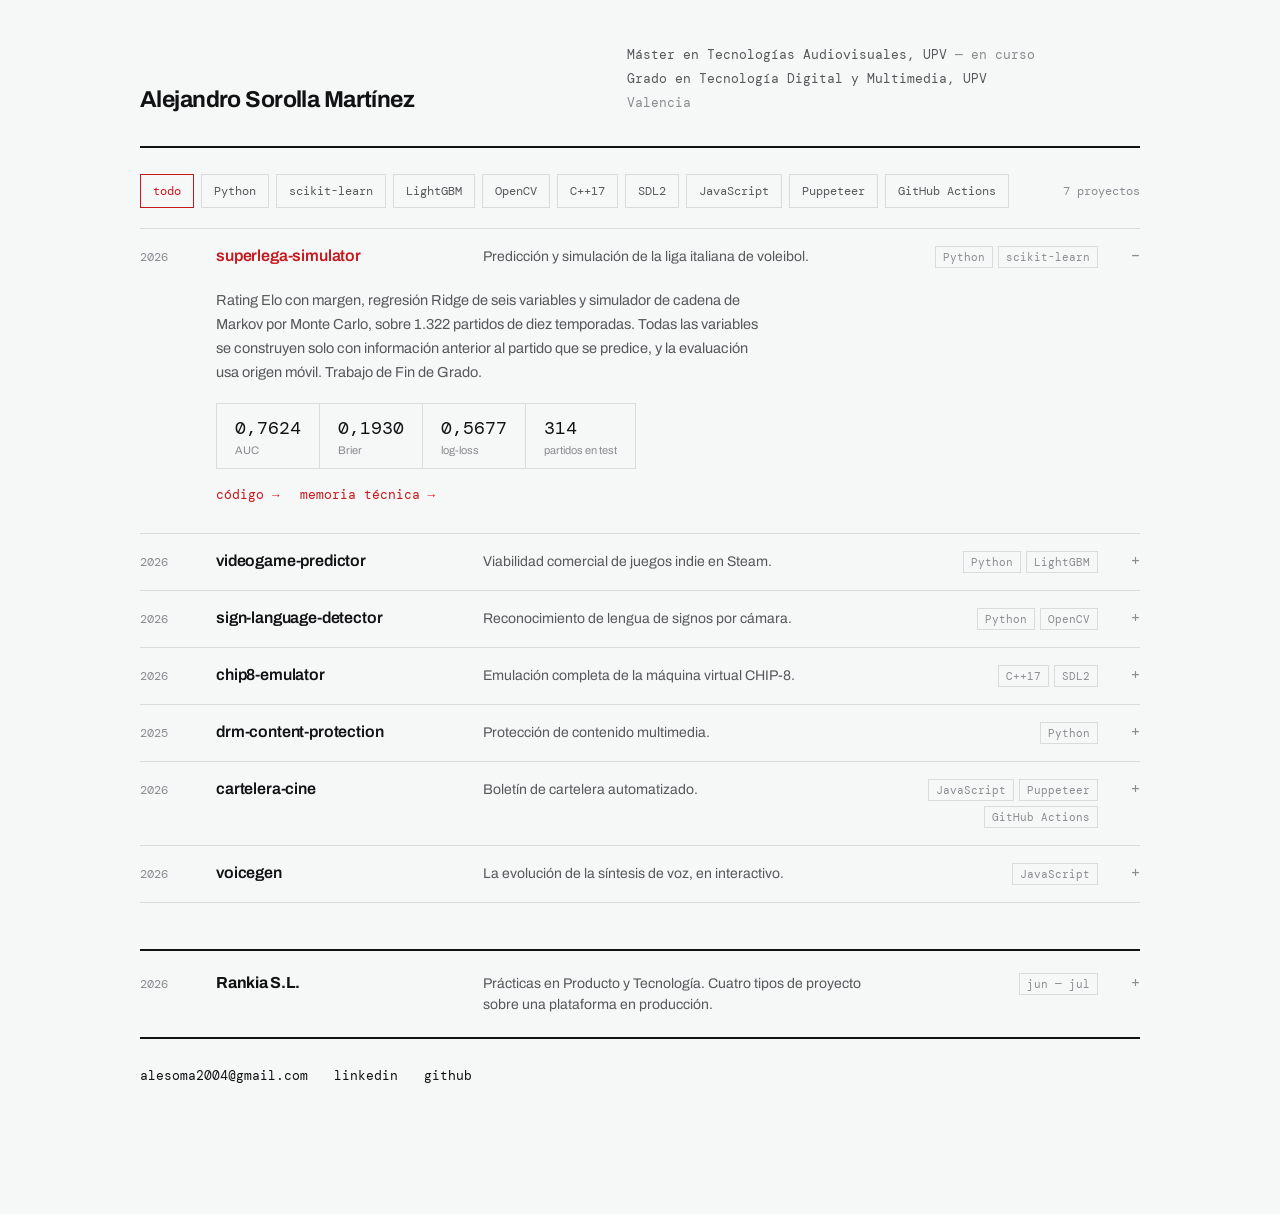
==== index.html @ bd085d9e "feat: portfolio estático con índice filtrable y sincronización desde GitHub" ====
<!doctype html>
<html lang="es">
<head>
  <meta charset="utf-8">
  <meta name="viewport" content="width=device-width, initial-scale=1">
  <title>Alejandro Sorolla Martínez</title>
  <meta name="description" content="Proyectos de software, análisis de datos y machine learning de Alejandro Sorolla Martínez. Valencia.">
  <meta name="color-scheme" content="light dark">

  <meta property="og:type" content="website">
  <meta property="og:title" content="Alejandro Sorolla Martínez">
  <meta property="og:description" content="Proyectos de software, análisis de datos y machine learning.">
  <meta name="twitter:card" content="summary">

  <link rel="preconnect" href="https://fonts.googleapis.com">
  <link rel="preconnect" href="https://fonts.gstatic.com" crossorigin>
  <link rel="stylesheet" href="https://fonts.googleapis.com/css2?family=Archivo:wght@400;500;600;700&family=DM+Mono:wght@400;500&display=swap">
  <link rel="stylesheet" href="./assets/styles.css">
</head>
<body>

  <main class="wrap" id="app">
    <header class="masthead">
      <h1 class="masthead__name" id="name">Alejandro Sorolla Martínez</h1>
      <div class="masthead__meta" id="meta"></div>
    </header>

    <section class="filters" aria-label="Filtrar por tecnología">
      <div class="filters__chips" id="chips"></div>
      <span class="filters__count tnum" id="count"></span>
    </section>

    <section class="index" id="index" aria-label="Proyectos"></section>

    <section class="experience" id="experience" aria-label="Experiencia"></section>

    <nav class="contact" id="contact" aria-label="Contacto"></nav>

    <p class="stale" id="stale"></p>
  </main>

  <script src="./assets/app.js" type="module"></script>
</body>
</html>
---- assets/styles.css ----
/* Hallmark · macrostructure: Index-First · tone: utilitarian · anchor hue: neutral + mark 27 */

:root {
  --paper: oklch(97.5% 0.001 250);
  --paper-2: oklch(94% 0.003 250);
  --ink: oklch(18% 0.004 250);
  --ink-2: oklch(46% 0.006 250);
  --ink-3: oklch(64% 0.006 250);
  --mark: oklch(53% 0.205 27);
  --mark-deep: oklch(43% 0.205 27);
  --rule: oklch(89% 0.003 250);

  --font-display: "Archivo", system-ui, -apple-system, "Segoe UI", sans-serif;
  --font-mono: "DM Mono", ui-monospace, "SFMono-Regular", "Consolas", monospace;

  --space-xs: 4px;
  --space-sm: 8px;
  --space-md: 16px;
  --space-lg: 24px;
  --space-xl: 40px;
  --space-2xl: 64px;

  --ease-out: cubic-bezier(0.22, 1, 0.36, 1);

  --wrap: 1000px;
  --gutter: 48px;
  --col-year: 56px;
}

@media (prefers-color-scheme: dark) {
  :root:not([data-theme="light"]) {
    --paper: oklch(16% 0.004 250);
    --paper-2: oklch(21% 0.005 250);
    --ink: oklch(95% 0.003 250);
    --ink-2: oklch(72% 0.006 250);
    --ink-3: oklch(55% 0.008 250);
    --mark: oklch(70% 0.165 27);
    --mark-deep: oklch(80% 0.14 27);
    --rule: oklch(30% 0.005 250);
  }
}

html { overflow-x: clip; }

body {
  margin: 0;
  background: var(--paper);
  color: var(--ink);
  font-family: var(--font-display);
  overflow-x: clip;
  -webkit-font-smoothing: antialiased;
}

a { color: var(--mark); text-decoration: none; }
a:hover { color: var(--mark-deep); }

:focus-visible {
  outline: 2px solid var(--mark);
  outline-offset: 2px;
}

.wrap { max-width: var(--wrap); margin: 0 auto; padding: 0 var(--gutter); }

.tnum { font-variant-numeric: tabular-nums; }

/* ---------- header ---------- */

.masthead {
  display: grid;
  grid-template-columns: minmax(0, 1fr) minmax(0, 1.15fr);
  gap: var(--space-xl);
  align-items: end;
  padding: 46px 0 34px;
  border-bottom: 2px solid var(--ink);
}

.masthead__name {
  font-size: 23px;
  font-weight: 700;
  letter-spacing: -0.025em;
  overflow-wrap: anywhere;
  min-width: 0;
  margin: 0;
}

.masthead__meta {
  display: flex;
  flex-direction: column;
  gap: 5px;
  font-family: var(--font-mono);
  font-size: 12.5px;
  line-height: 1.5;
  color: var(--ink-2);
}

.masthead__note { color: var(--ink-3); }

/* ---------- filters ---------- */

.filters {
  display: flex;
  justify-content: space-between;
  align-items: center;
  gap: var(--space-lg);
  flex-wrap: wrap;
  padding: 26px 0 20px;
}

.filters__chips { display: flex; gap: 7px; flex-wrap: wrap; }

.chip {
  font-family: var(--font-mono);
  font-size: 11.5px;
  padding: 8px 12px;
  min-height: 34px;
  border: 1px solid var(--rule);
  background: var(--paper);
  color: var(--ink-2);
  cursor: pointer;
  transition: border-color 160ms var(--ease-out), color 160ms var(--ease-out);
}

.chip:hover { border-color: var(--ink-3); color: var(--ink); }
.chip[aria-pressed="true"] { border-color: var(--mark); color: var(--mark); }

.filters__count { font-family: var(--font-mono); font-size: 12px; color: var(--ink-3); }

/* ---------- index rows ---------- */

.index { border-bottom: 1px solid var(--rule); }

.entry { border-top: 1px solid var(--rule); }

.entry__head {
  display: grid;
  grid-template-columns: var(--col-year) minmax(0, 1.35fr) minmax(0, 2.2fr) minmax(0, 1.05fr) 22px;
  gap: 20px;
  width: 100%;
  padding: 17px 0;
  align-items: baseline;
  text-align: left;
  background: none;
  border: 0;
  font: inherit;
  color: inherit;
  cursor: pointer;
  transition: background 160ms var(--ease-out);
}

.entry__head:hover { background: var(--paper-2); }

.entry__year { font-family: var(--font-mono); font-size: 12px; color: var(--ink-3); }

.entry__name {
  font-size: 16px;
  font-weight: 600;
  letter-spacing: -0.01em;
  overflow-wrap: anywhere;
  min-width: 0;
}

.entry__head[aria-expanded="true"] .entry__name { color: var(--mark); }

.entry__summary { font-size: 14px; line-height: 1.5; color: var(--ink-2); }

.entry__tags { display: flex; gap: 5px; flex-wrap: wrap; justify-content: flex-end; }

.entry__sign {
  font-family: var(--font-mono);
  font-size: 15px;
  color: var(--ink-3);
  text-align: right;
}

.tag {
  font-family: var(--font-mono);
  font-size: 11px;
  color: var(--ink-3);
  border: 1px solid var(--rule);
  padding: 3px 7px;
  white-space: nowrap;
}

/* ---------- expanded panel ---------- */

.entry__panel {
  display: grid;
  grid-template-columns: var(--col-year) minmax(0, 1fr);
  gap: 20px;
  padding: 4px 0 30px;
}

.entry__body { display: flex; flex-direction: column; gap: 18px; }

.entry__detail {
  font-size: 14.5px;
  line-height: 1.65;
  color: var(--ink-2);
  margin: 0;
  max-width: 68ch;
  text-wrap: pretty;
}

.metrics {
  display: flex;
  gap: 1px;
  background: var(--rule);
  border: 1px solid var(--rule);
  width: fit-content;
  flex-wrap: wrap;
}

.metric { background: var(--paper); padding: 12px 18px; }
.metric__value { font-family: var(--font-mono); font-variant-numeric: tabular-nums; font-size: 18px; color: var(--ink); }
.metric__label { font-size: 11px; color: var(--ink-3); margin-top: var(--space-xs); }

.entry__links { display: flex; gap: 20px; flex-wrap: wrap; font-family: var(--font-mono); font-size: 12.5px; }

/* ---------- experience ---------- */

.experience { margin-top: 46px; border-top: 2px solid var(--ink); border-bottom: 2px solid var(--ink); }
.experience .entry__head { padding: 22px 0; }
.experience .entry__name { font-weight: 700; letter-spacing: -0.015em; }

.areas { display: flex; flex-direction: column; gap: 22px; }
.area { display: flex; flex-direction: column; gap: 12px; }

.area__head {
  display: flex;
  align-items: baseline;
  gap: 14px;
  flex-wrap: wrap;
  border-bottom: 1px solid var(--rule);
  padding-bottom: 9px;
}

.area__title { font-size: 15px; font-weight: 600; letter-spacing: -0.01em; color: var(--mark); }
.area__lead { font-size: 13.5px; line-height: 1.5; color: var(--ink-3); }
.area__text { font-size: 14px; line-height: 1.68; color: var(--ink-2); margin: 0; max-width: 74ch; text-wrap: pretty; }
.area__tags { display: flex; gap: 6px; flex-wrap: wrap; }

/* ---------- footer ---------- */

.contact {
  display: flex;
  gap: 26px;
  flex-wrap: wrap;
  padding: 28px 0 68px;
  font-family: var(--font-mono);
  font-size: 13px;
}

.contact a { color: var(--ink); }
.contact a:hover { color: var(--mark); }

.stale {
  font-family: var(--font-mono);
  font-size: 11px;
  color: var(--ink-3);
  padding-bottom: 40px;
}

/* ---------- responsive ---------- */

@media (max-width: 900px) {
  :root { --gutter: 32px; }

  .masthead { grid-template-columns: minmax(0, 1fr); gap: var(--space-md); align-items: start; }

  /* Touch targets never below 44px */
  .chip { min-height: 44px; padding: 12px 14px; }
  .entry__head { padding: 20px 0; }

  .entry__head {
    grid-template-columns: minmax(0, 1fr) 22px;
    grid-template-areas:
      "name sign"
      "summary summary"
      "tags tags";
    gap: 8px 16px;
    padding: 16px 0;
    align-items: start;
    min-height: 44px;
  }

  .entry__year { display: none; }
  .entry__name { grid-area: name; font-size: 15.5px; }
  .entry__summary { grid-area: summary; }
  .entry__tags { grid-area: tags; justify-content: flex-start; }
  .entry__sign { grid-area: sign; }

  .entry__panel { grid-template-columns: minmax(0, 1fr); gap: 0; }
  .entry__panel > .entry__spacer { display: none; }

  .metrics { width: 100%; }
  .metric { flex-grow: 1; }
}

@media (max-width: 420px) {
  :root { --gutter: 20px; }
  .masthead__name { font-size: 20px; }
  .contact { gap: 14px; }
}

@media (prefers-reduced-motion: reduce) {
  * { transition-duration: 0.01ms !important; animation-duration: 0.01ms !important; }
}
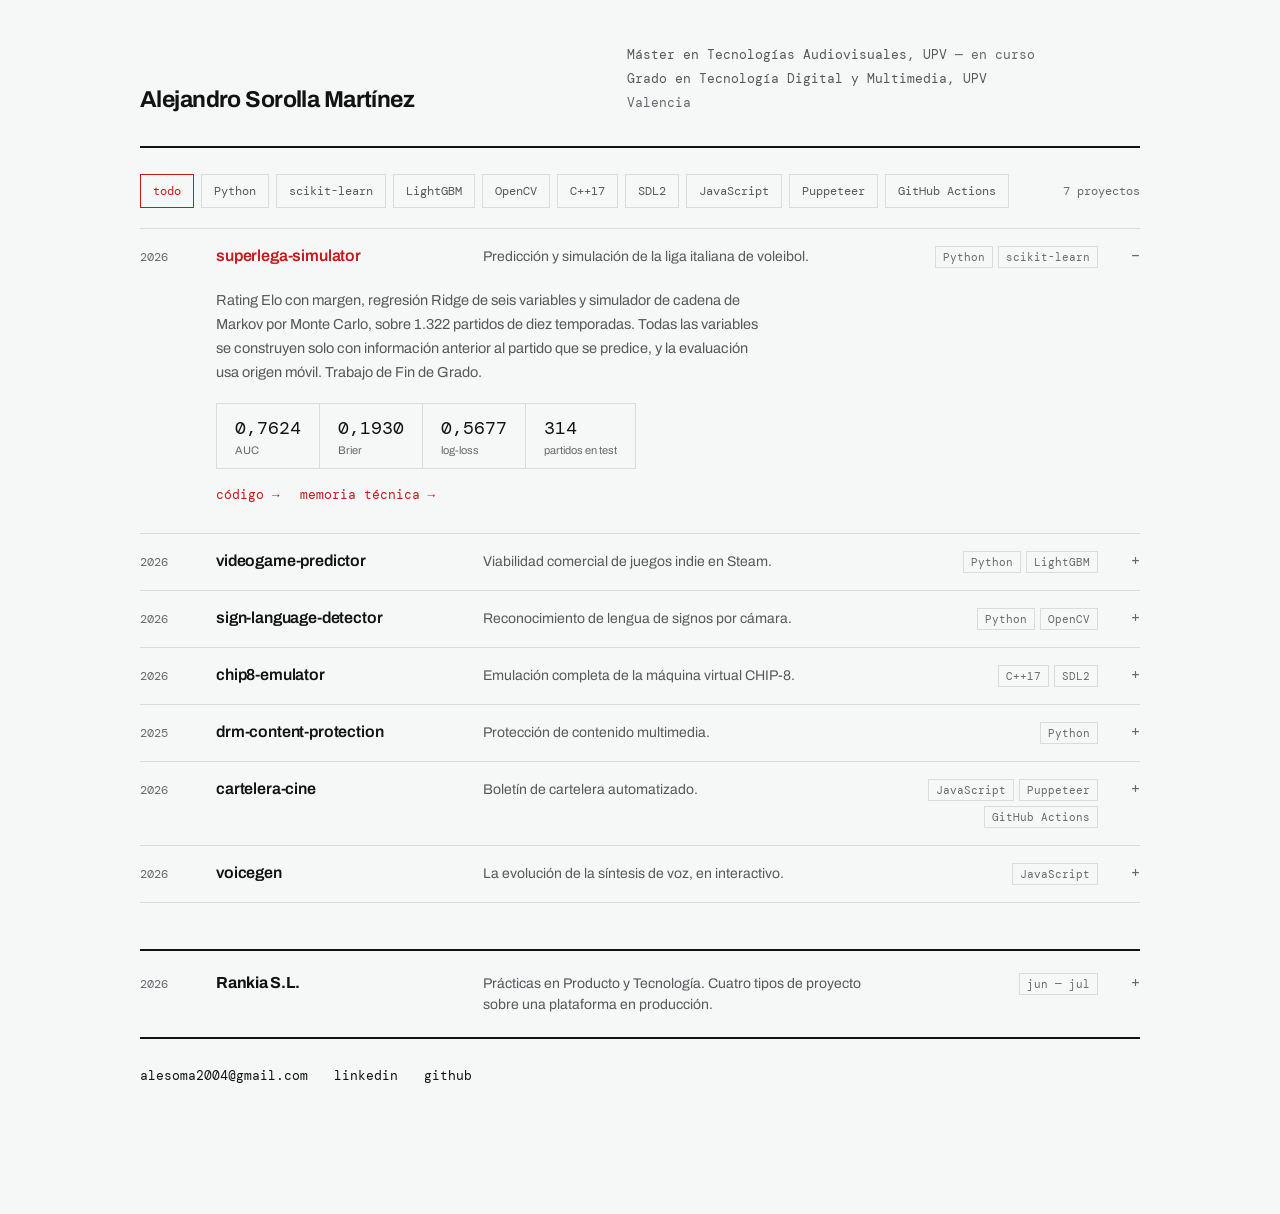
==== commit 7615d775: "feat: tarjeta social, favicon, pagina 404 y contraste accesible - og.png 1200x630 y apple-touch-icon" ====
--- a/index.html
+++ b/index.html
@@ -7,10 +7,25 @@
   <meta name="description" content="Proyectos de software, análisis de datos y machine learning de Alejandro Sorolla Martínez. Valencia.">
   <meta name="color-scheme" content="light dark">
 
-  <meta property="og:type" content="website">
+  <link rel="canonical" href="https://asormar.github.io/">
+  <link rel="icon" href="./assets/favicon.svg" type="image/svg+xml">
+  <link rel="apple-touch-icon" href="./assets/apple-touch-icon.png">
+
+  <meta property="og:type" content="profile">
+  <meta property="og:url" content="https://asormar.github.io/">
+  <meta property="og:site_name" content="Alejandro Sorolla Martínez">
   <meta property="og:title" content="Alejandro Sorolla Martínez">
-  <meta property="og:description" content="Proyectos de software, análisis de datos y machine learning.">
-  <meta name="twitter:card" content="summary">
+  <meta property="og:description" content="Proyectos de software, análisis de datos y machine learning. Valencia.">
+  <meta property="og:image" content="https://asormar.github.io/assets/og.png">
+  <meta property="og:image:width" content="1200">
+  <meta property="og:image:height" content="630">
+  <meta property="og:image:alt" content="Alejandro Sorolla Martínez — software, datos y machine learning.">
+  <meta property="og:locale" content="es_ES">
+
+  <meta name="twitter:card" content="summary_large_image">
+  <meta name="twitter:title" content="Alejandro Sorolla Martínez">
+  <meta name="twitter:description" content="Proyectos de software, análisis de datos y machine learning. Valencia.">
+  <meta name="twitter:image" content="https://asormar.github.io/assets/og.png">
 
   <link rel="preconnect" href="https://fonts.googleapis.com">
   <link rel="preconnect" href="https://fonts.gstatic.com" crossorigin>
--- a/assets/styles.css
+++ b/assets/styles.css
@@ -5,7 +5,7 @@
   --paper-2: oklch(94% 0.003 250);
   --ink: oklch(18% 0.004 250);
   --ink-2: oklch(46% 0.006 250);
-  --ink-3: oklch(64% 0.006 250);
+  --ink-3: oklch(52% 0.008 250);
   --mark: oklch(53% 0.205 27);
   --mark-deep: oklch(43% 0.205 27);
   --rule: oklch(89% 0.003 250);
@@ -33,7 +33,7 @@
     --paper-2: oklch(21% 0.005 250);
     --ink: oklch(95% 0.003 250);
     --ink-2: oklch(72% 0.006 250);
-    --ink-3: oklch(55% 0.008 250);
+    --ink-3: oklch(62% 0.010 250);
     --mark: oklch(70% 0.165 27);
     --mark-deep: oklch(80% 0.14 27);
     --rule: oklch(30% 0.005 250);
@@ -269,7 +269,6 @@
 
   /* Touch targets never below 44px */
   .chip { min-height: 44px; padding: 12px 14px; }
-  .entry__head { padding: 20px 0; }
 
   .entry__head {
     grid-template-columns: minmax(0, 1fr) 22px;
@@ -278,7 +277,7 @@
       "summary summary"
       "tags tags";
     gap: 8px 16px;
-    padding: 16px 0;
+    padding: 18px 0;
     align-items: start;
     min-height: 44px;
   }
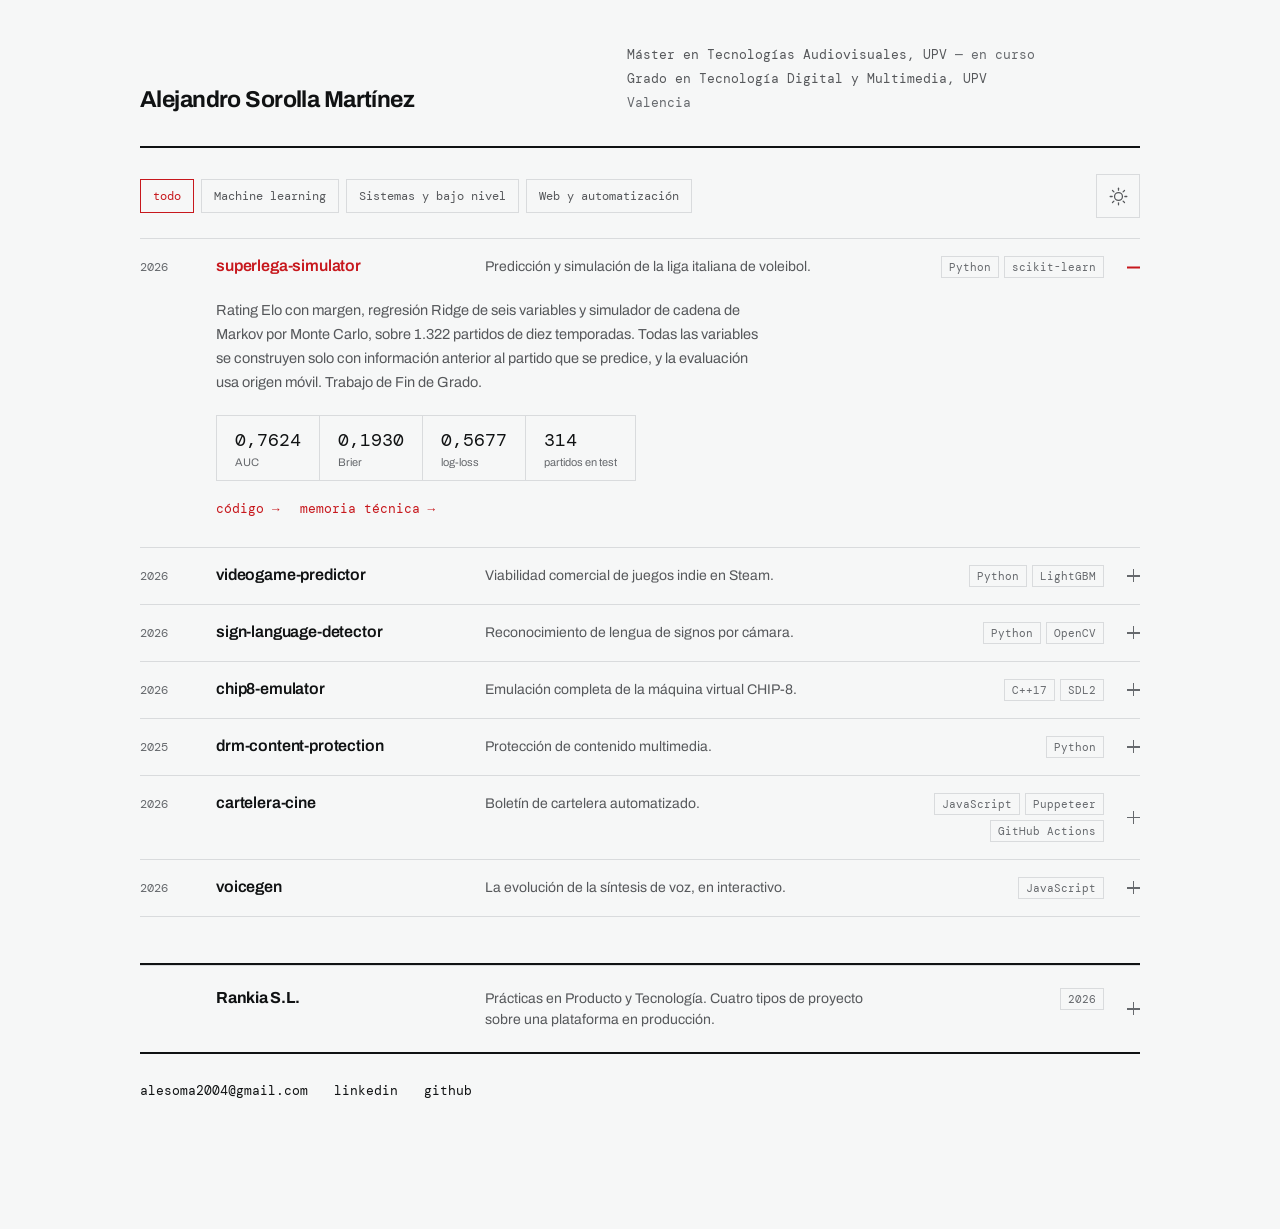
==== commit 5c0258df: "feat: desplegables animados, filtros por area, tema claro/oscuro conmutable - panel con altura medid" ====
--- a/index.html
+++ b/index.html
@@ -40,9 +40,9 @@
       <div class="masthead__meta" id="meta"></div>
     </header>
 
-    <section class="filters" aria-label="Filtrar por tecnología">
+    <section class="filters" aria-label="Filtrar por área">
       <div class="filters__chips" id="chips"></div>
-      <span class="filters__count tnum" id="count"></span>
+      <button class="theme" id="theme" type="button" aria-pressed="false" aria-label="Cambiar de tema"></button>
     </section>
 
     <section class="index" id="index" aria-label="Proyectos"></section>
@@ -52,6 +52,23 @@
     <nav class="contact" id="contact" aria-label="Contacto"></nav>
 
     <p class="stale" id="stale"></p>
+
+    <noscript>
+      <section class="fallback">
+        <p class="fallback__lead">Máster en Tecnologías Audiovisuales y Grado en Tecnología Digital y Multimedia por la UPV. Valencia.</p>
+        <ul class="fallback__list">
+          <li><a href="https://github.com/asormar/superlega-simulator" target="_blank" rel="noopener noreferrer">superlega-simulator</a> — Elo, regresión Ridge y Monte Carlo sobre cadena de Markov. Trabajo de Fin de Grado.</li>
+          <li><a href="https://github.com/asormar/AI-VideogameSuccessPredictor" target="_blank" rel="noopener noreferrer">videogame-predictor</a> — Viabilidad comercial de juegos indie en Steam.</li>
+          <li><a href="https://github.com/asormar/AI-Sign-Language-Detector" target="_blank" rel="noopener noreferrer">sign-language-detector</a> — Reconocimiento de lengua de signos por cámara.</li>
+          <li><a href="https://github.com/asormar/chip8-emulator" target="_blank" rel="noopener noreferrer">chip8-emulator</a> — Emulación completa de la máquina virtual CHIP-8 en C++17.</li>
+          <li><a href="https://github.com/asormar/DRM-Content-Protection" target="_blank" rel="noopener noreferrer">drm-content-protection</a> — Protección de contenido multimedia con criptografía aplicada.</li>
+          <li><a href="https://github.com/asormar/Cartelera_cine" target="_blank" rel="noopener noreferrer">cartelera-cine</a> — Boletín de cartelera automatizado con Puppeteer y GitHub Actions.</li>
+          <li><a href="https://github.com/asormar/VoiceGen" target="_blank" rel="noopener noreferrer">voicegen</a> — La evolución de la síntesis de voz, en interactivo.</li>
+        </ul>
+        <p class="fallback__lead">Prácticas en Producto y Tecnología en Rankia S.L., junio–julio de 2026.</p>
+        <p class="fallback__lead"><a href="mailto:alesoma2004@gmail.com">alesoma2004@gmail.com</a> · <a href="https://www.linkedin.com/in/alejandro-sorolla-74a262275/" target="_blank" rel="noopener noreferrer">LinkedIn</a> · <a href="https://github.com/asormar" target="_blank" rel="noopener noreferrer">GitHub</a></p>
+      </section>
+    </noscript>
   </main>
 
   <script src="./assets/app.js" type="module"></script>
--- a/assets/styles.css
+++ b/assets/styles.css
@@ -21,10 +21,24 @@
   --space-2xl: 64px;
 
   --ease-out: cubic-bezier(0.22, 1, 0.36, 1);
+  --ease-spring: cubic-bezier(0.16, 1, 0.3, 1);
+  --dur-fast: 160ms;
+  --dur-panel: 420ms;
 
   --wrap: 1000px;
   --gutter: 48px;
   --col-year: 56px;
+}
+
+:root[data-theme="dark"] {
+  --paper: oklch(16% 0.004 250);
+  --paper-2: oklch(21% 0.005 250);
+  --ink: oklch(95% 0.003 250);
+  --ink-2: oklch(72% 0.006 250);
+  --ink-3: oklch(62% 0.010 250);
+  --mark: oklch(70% 0.165 27);
+  --mark-deep: oklch(80% 0.14 27);
+  --rule: oklch(30% 0.005 250);
 }
 
 @media (prefers-color-scheme: dark) {
@@ -123,17 +137,14 @@
 .chip:hover { border-color: var(--ink-3); color: var(--ink); }
 .chip[aria-pressed="true"] { border-color: var(--mark); color: var(--mark); }
 
-.filters__count { font-family: var(--font-mono); font-size: 12px; color: var(--ink-3); }
 
 /* ---------- index rows ---------- */
 
 .index { border-bottom: 1px solid var(--rule); }
-
-.entry { border-top: 1px solid var(--rule); }
 
 .entry__head {
   display: grid;
-  grid-template-columns: var(--col-year) minmax(0, 1.35fr) minmax(0, 2.2fr) minmax(0, 1.05fr) 22px;
+  grid-template-columns: var(--col-year) minmax(0, 1.35fr) minmax(0, 2.2fr) minmax(0, 1.05fr) 16px;
   gap: 20px;
   width: 100%;
   padding: 17px 0;
@@ -159,18 +170,11 @@
   min-width: 0;
 }
 
-.entry__head[aria-expanded="true"] .entry__name { color: var(--mark); }
+.entry.is-open .entry__name { color: var(--mark); }
 
 .entry__summary { font-size: 14px; line-height: 1.5; color: var(--ink-2); }
 
 .entry__tags { display: flex; gap: 5px; flex-wrap: wrap; justify-content: flex-end; }
-
-.entry__sign {
-  font-family: var(--font-mono);
-  font-size: 15px;
-  color: var(--ink-3);
-  text-align: right;
-}
 
 .tag {
   font-family: var(--font-mono);
@@ -183,11 +187,33 @@
 
 /* ---------- expanded panel ---------- */
 
-.entry__panel {
+/* Height is animated from a value JS measures. The 0fr -> 1fr grid trick is
+   tidier on paper but does not collapse reliably across engines, so the panel
+   carries an explicit height and settles back to auto once it is open. */
+.panel {
+  height: 0;
+  overflow: hidden;
+  transition: height var(--dur-panel) var(--ease-spring);
+}
+
+.panel__body {
   display: grid;
   grid-template-columns: var(--col-year) minmax(0, 1fr);
   gap: 20px;
   padding: 4px 0 30px;
+  opacity: 0;
+  transform: translateY(-6px);
+  transition:
+    opacity var(--dur-fast) var(--ease-out),
+    transform var(--dur-panel) var(--ease-spring);
+}
+
+.panel__body > * { grid-column: 2; }
+
+.entry.is-open > .panel .panel__body {
+  opacity: 1;
+  transform: none;
+  transition-delay: 90ms, 0ms;
 }
 
 .entry__body { display: flex; flex-direction: column; gap: 18px; }
@@ -216,6 +242,43 @@
 
 .entry__links { display: flex; gap: 20px; flex-wrap: wrap; font-family: var(--font-mono); font-size: 12.5px; }
 
+/* ---------- the + / - sign ---------- */
+
+.sign {
+  position: relative;
+  width: 13px;
+  height: 13px;
+  justify-self: end;
+  align-self: center;
+}
+
+.sign__bar {
+  position: absolute;
+  inset: 0;
+  margin: auto;
+  background: var(--ink-3);
+  transition: transform var(--dur-panel) var(--ease-spring), background var(--dur-fast) var(--ease-out);
+}
+
+.sign__bar--h { width: 13px; height: 1.5px; }
+.sign__bar--v { width: 1.5px; height: 13px; }
+
+/* the vertical stroke collapses into the horizontal one: + becomes - */
+.entry.is-open .sign__bar--v { transform: scaleY(0) rotate(90deg); }
+.entry.is-open .sign__bar--h { transform: rotate(180deg); background: var(--mark); }
+.entry__head:hover .sign__bar { background: var(--ink); }
+
+/* ---------- filtering ---------- */
+
+.entry {
+  border-top: 1px solid var(--rule);
+  transition: opacity var(--dur-fast) var(--ease-out);
+}
+
+.entry.is-hidden {
+  display: none;
+}
+
 /* ---------- experience ---------- */
 
 .experience { margin-top: 46px; border-top: 2px solid var(--ink); border-bottom: 2px solid var(--ink); }
@@ -271,7 +334,7 @@
   .chip { min-height: 44px; padding: 12px 14px; }
 
   .entry__head {
-    grid-template-columns: minmax(0, 1fr) 22px;
+    grid-template-columns: minmax(0, 1fr) 16px;
     grid-template-areas:
       "name sign"
       "summary summary"
@@ -286,7 +349,7 @@
   .entry__name { grid-area: name; font-size: 15.5px; }
   .entry__summary { grid-area: summary; }
   .entry__tags { grid-area: tags; justify-content: flex-start; }
-  .entry__sign { grid-area: sign; }
+  .sign { grid-area: sign; }
 
   .entry__panel { grid-template-columns: minmax(0, 1fr); gap: 0; }
   .entry__panel > .entry__spacer { display: none; }
@@ -302,5 +365,103 @@
 }
 
 @media (prefers-reduced-motion: reduce) {
-  * { transition-duration: 0.01ms !important; animation-duration: 0.01ms !important; }
-}
+  *, *::before, *::after {
+    transition-duration: 0.01ms !important;
+    animation-duration: 0.01ms !important;
+    scroll-behavior: auto !important;
+  }
+  /* the panel still needs to open — just without the travel */
+  .panel { transition: none; }
+  .panel__body { transition: none; opacity: 1; transform: none; }
+}
+
+/* ---------- no-JS fallback ---------- */
+
+.fallback { padding: 8px 0 68px; display: flex; flex-direction: column; gap: var(--space-md); }
+.fallback__lead { font-size: 14.5px; line-height: 1.65; color: var(--ink-2); margin: 0; max-width: 70ch; }
+.fallback__list { margin: 0; padding-left: 20px; display: flex; flex-direction: column; gap: 10px; }
+.fallback__list li { font-size: 14.5px; line-height: 1.6; color: var(--ink-2); }
+.fallback__list a { font-weight: 600; }
+
+/* ---------- theme toggle ---------- */
+
+.theme {
+  display: grid;
+  place-items: center;
+  width: 44px;
+  height: 44px;
+  padding: 0;
+  border: 1px solid var(--rule);
+  background: var(--paper);
+  color: var(--ink-2);
+  cursor: pointer;
+  transition: border-color var(--dur-fast) var(--ease-out), color var(--dur-fast) var(--ease-out);
+}
+
+.theme:hover { border-color: var(--ink-3); color: var(--ink); }
+
+.theme__icon {
+  width: 19px;
+  height: 19px;
+  fill: none;
+  stroke: currentColor;
+  stroke-width: 1.6;
+  stroke-linecap: round;
+}
+
+/* Sun in light mode; the orb slides and swells into a crescent for dark. */
+.theme__orb {
+  transform-origin: center;
+  transition: transform 520ms var(--ease-spring);
+}
+
+.theme__rays {
+  transform-origin: center;
+  transition: transform 520ms var(--ease-spring), opacity 260ms var(--ease-out);
+}
+
+:root[data-theme="dark"] .theme__orb { transform: translate(4px, -3px) scale(1.45); }
+:root[data-theme="dark"] .theme__rays { transform: rotate(50deg) scale(0.6); opacity: 0; }
+
+/* The crescent is cut by a second disc painted in the page colour. */
+.theme__moon {
+  fill: var(--paper);
+  stroke: none;
+  opacity: 0;
+  transform: translate(3px, -4px);
+  transition: opacity 300ms var(--ease-out);
+}
+
+:root[data-theme="dark"] .theme__moon { opacity: 1; }
+
+/* ---------- theme reveal ---------- */
+
+/* The new theme wipes in as a circle growing from the button. Chrome, Edge
+   and Safari 18+ animate it; elsewhere the swap is simply instant. */
+::view-transition-old(root),
+::view-transition-new(root) {
+  animation: none;
+  mix-blend-mode: normal;
+}
+
+::view-transition-old(root) { z-index: 1; }
+::view-transition-new(root) { z-index: 2; }
+
+@keyframes reveal {
+  from { clip-path: circle(0 at var(--reveal-x) var(--reveal-y)); }
+  to   { clip-path: circle(var(--reveal-r) at var(--reveal-x) var(--reveal-y)); }
+}
+
+::view-transition-new(root) {
+  animation: reveal 620ms var(--ease-spring);
+}
+
+/* ---------- first paint ---------- */
+
+body { opacity: 0; }
+body.is-ready { opacity: 1; transition: opacity 260ms var(--ease-out); }
+
+@media (prefers-reduced-motion: reduce) {
+  body, body.is-ready { opacity: 1; transition: none; }
+  ::view-transition-new(root) { animation: none; }
+}
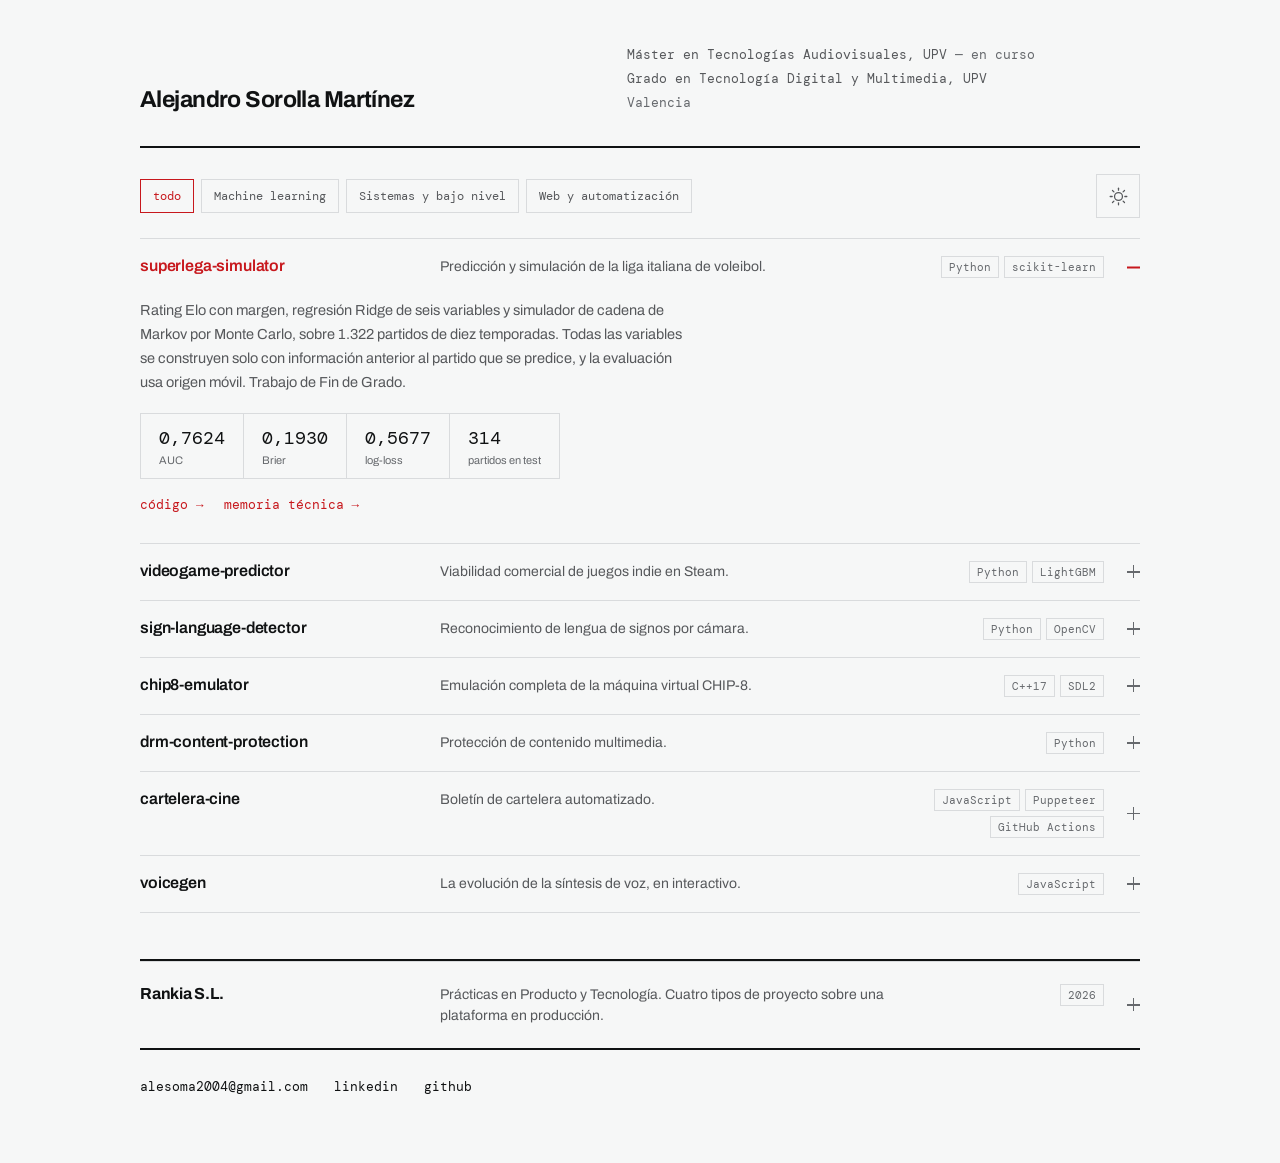
==== commit 15a66a60: "feat: quitar la columna de anos de los proyectos y la fecha de sincronizacion" ====
--- a/index.html
+++ b/index.html
@@ -51,8 +51,6 @@
 
     <nav class="contact" id="contact" aria-label="Contacto"></nav>
 
-    <p class="stale" id="stale"></p>
-
     <noscript>
       <section class="fallback">
         <p class="fallback__lead">Máster en Tecnologías Audiovisuales y Grado en Tecnología Digital y Multimedia por la UPV. Valencia.</p>
@@ -65,7 +63,7 @@
           <li><a href="https://github.com/asormar/Cartelera_cine" target="_blank" rel="noopener noreferrer">cartelera-cine</a> — Boletín de cartelera automatizado con Puppeteer y GitHub Actions.</li>
           <li><a href="https://github.com/asormar/VoiceGen" target="_blank" rel="noopener noreferrer">voicegen</a> — La evolución de la síntesis de voz, en interactivo.</li>
         </ul>
-        <p class="fallback__lead">Prácticas en Producto y Tecnología en Rankia S.L., junio–julio de 2026.</p>
+        <p class="fallback__lead">Prácticas en Producto y Tecnología en Rankia S.L., 2026.</p>
         <p class="fallback__lead"><a href="mailto:alesoma2004@gmail.com">alesoma2004@gmail.com</a> · <a href="https://www.linkedin.com/in/alejandro-sorolla-74a262275/" target="_blank" rel="noopener noreferrer">LinkedIn</a> · <a href="https://github.com/asormar" target="_blank" rel="noopener noreferrer">GitHub</a></p>
       </section>
     </noscript>
--- a/assets/styles.css
+++ b/assets/styles.css
@@ -27,7 +27,6 @@
 
   --wrap: 1000px;
   --gutter: 48px;
-  --col-year: 56px;
 }
 
 :root[data-theme="dark"] {
@@ -144,7 +143,7 @@
 
 .entry__head {
   display: grid;
-  grid-template-columns: var(--col-year) minmax(0, 1.35fr) minmax(0, 2.2fr) minmax(0, 1.05fr) 16px;
+  grid-template-columns: minmax(0, 1.5fr) minmax(0, 2.4fr) minmax(0, 1.05fr) 16px;
   gap: 20px;
   width: 100%;
   padding: 17px 0;
@@ -160,7 +159,6 @@
 
 .entry__head:hover { background: var(--paper-2); }
 
-.entry__year { font-family: var(--font-mono); font-size: 12px; color: var(--ink-3); }
 
 .entry__name {
   font-size: 16px;
@@ -197,9 +195,9 @@
 }
 
 .panel__body {
-  display: grid;
-  grid-template-columns: var(--col-year) minmax(0, 1fr);
-  gap: 20px;
+  display: flex;
+  flex-direction: column;
+  gap: 18px;
   padding: 4px 0 30px;
   opacity: 0;
   transform: translateY(-6px);
@@ -207,8 +205,6 @@
     opacity var(--dur-fast) var(--ease-out),
     transform var(--dur-panel) var(--ease-spring);
 }
-
-.panel__body > * { grid-column: 2; }
 
 .entry.is-open > .panel .panel__body {
   opacity: 1;
@@ -316,12 +312,6 @@
 .contact a { color: var(--ink); }
 .contact a:hover { color: var(--mark); }
 
-.stale {
-  font-family: var(--font-mono);
-  font-size: 11px;
-  color: var(--ink-3);
-  padding-bottom: 40px;
-}
 
 /* ---------- responsive ---------- */
 
@@ -345,7 +335,6 @@
     min-height: 44px;
   }
 
-  .entry__year { display: none; }
   .entry__name { grid-area: name; font-size: 15.5px; }
   .entry__summary { grid-area: summary; }
   .entry__tags { grid-area: tags; justify-content: flex-start; }
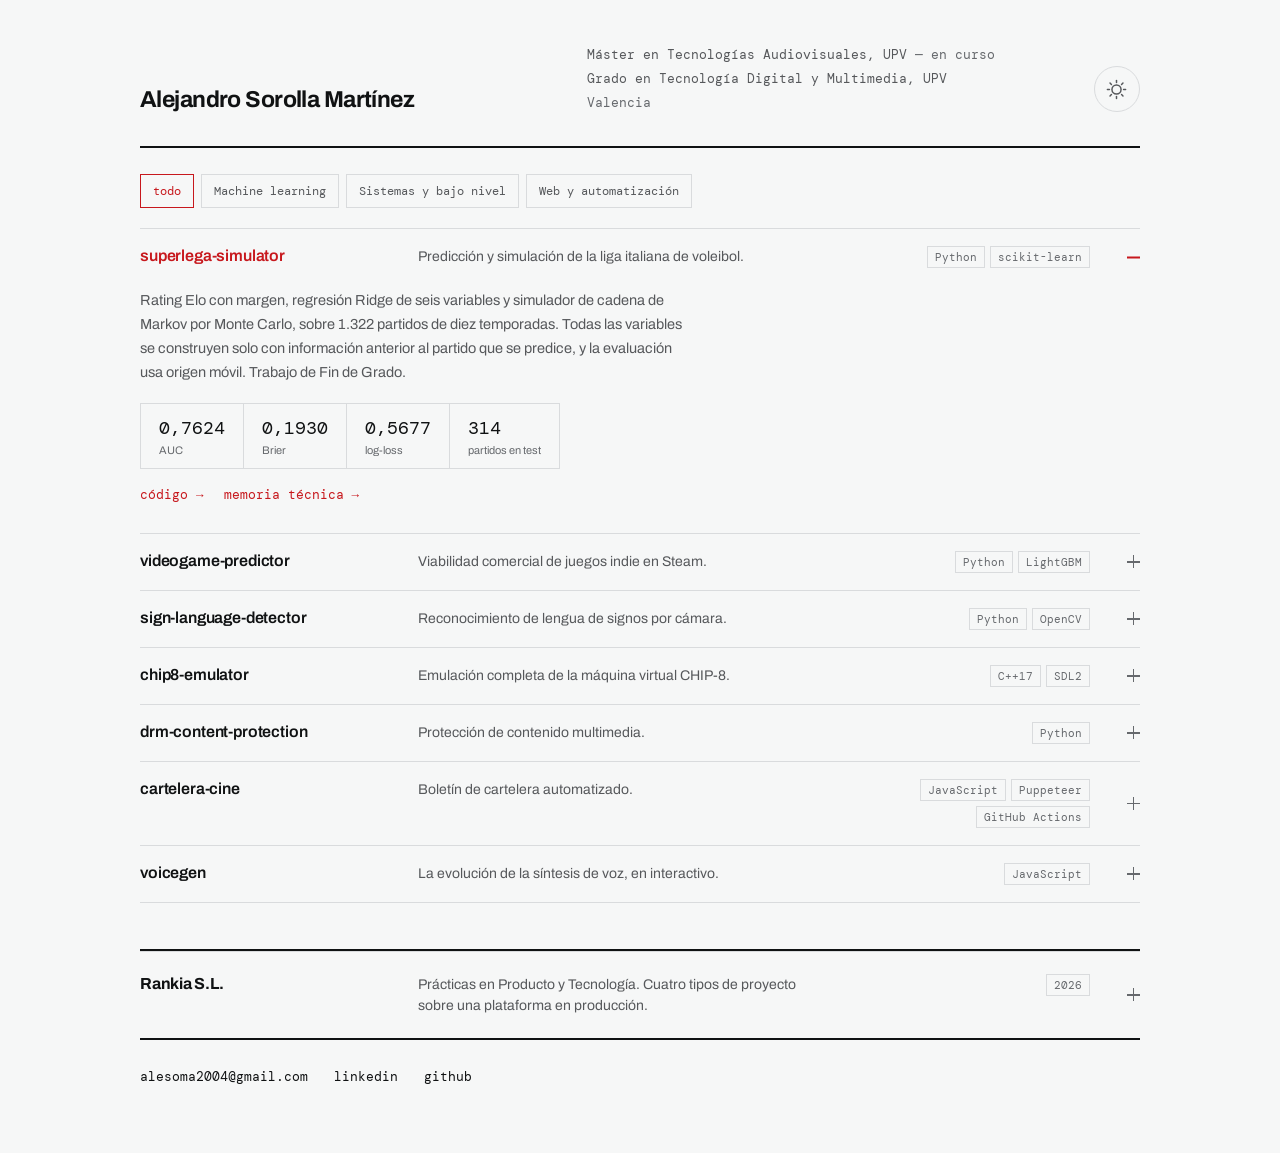
==== commit c501d10f: "feat: margenes en los extremos, boton de tema nuevo y movil reorganizado - las filas se ensanchan co" ====
--- a/index.html
+++ b/index.html
@@ -38,11 +38,11 @@
     <header class="masthead">
       <h1 class="masthead__name" id="name">Alejandro Sorolla Martínez</h1>
       <div class="masthead__meta" id="meta"></div>
+      <button class="theme" id="theme" type="button" aria-pressed="false" aria-label="Cambiar de tema"></button>
     </header>
 
     <section class="filters" aria-label="Filtrar por área">
       <div class="filters__chips" id="chips"></div>
-      <button class="theme" id="theme" type="button" aria-pressed="false" aria-label="Cambiar de tema"></button>
     </section>
 
     <section class="index" id="index" aria-label="Proyectos"></section>
--- a/assets/styles.css
+++ b/assets/styles.css
@@ -24,9 +24,11 @@
   --ease-spring: cubic-bezier(0.16, 1, 0.3, 1);
   --dur-fast: 160ms;
   --dur-panel: 420ms;
+  --dur-theme: 900ms;
 
   --wrap: 1000px;
-  --gutter: 48px;
+  --gutter: 52px;
+  --row-pad: 12px;
 }
 
 :root[data-theme="dark"] {
@@ -80,7 +82,8 @@
 
 .masthead {
   display: grid;
-  grid-template-columns: minmax(0, 1fr) minmax(0, 1.15fr);
+  grid-template-columns: minmax(0, 1fr) minmax(0, 1.15fr) auto;
+  grid-template-areas: "name meta theme";
   gap: var(--space-xl);
   align-items: end;
   padding: 46px 0 34px;
@@ -88,6 +91,7 @@
 }
 
 .masthead__name {
+  grid-area: name;
   font-size: 23px;
   font-weight: 700;
   letter-spacing: -0.025em;
@@ -97,6 +101,7 @@
 }
 
 .masthead__meta {
+  grid-area: meta;
   display: flex;
   flex-direction: column;
   gap: 5px;
@@ -143,10 +148,12 @@
 
 .entry__head {
   display: grid;
-  grid-template-columns: minmax(0, 1.5fr) minmax(0, 2.4fr) minmax(0, 1.05fr) 16px;
-  gap: 20px;
-  width: 100%;
-  padding: 17px 0;
+  grid-template-columns: minmax(0, 1.4fr) minmax(0, 2.1fr) minmax(0, 1.45fr) 28px;
+  gap: 22px;
+  box-sizing: border-box;
+  width: calc(100% + var(--row-pad) * 2);
+  padding: 17px var(--row-pad);
+  margin-inline: calc(var(--row-pad) * -1);
   align-items: baseline;
   text-align: left;
   background: none;
@@ -278,7 +285,7 @@
 /* ---------- experience ---------- */
 
 .experience { margin-top: 46px; border-top: 2px solid var(--ink); border-bottom: 2px solid var(--ink); }
-.experience .entry__head { padding: 22px 0; }
+.experience .entry__head { padding: 22px var(--row-pad); }
 .experience .entry__name { font-weight: 700; letter-spacing: -0.015em; }
 
 .areas { display: flex; flex-direction: column; gap: 22px; }
@@ -316,41 +323,91 @@
 /* ---------- responsive ---------- */
 
 @media (max-width: 900px) {
-  :root { --gutter: 32px; }
-
-  .masthead { grid-template-columns: minmax(0, 1fr); gap: var(--space-md); align-items: start; }
-
-  /* Touch targets never below 44px */
-  .chip { min-height: 44px; padding: 12px 14px; }
+  :root { --gutter: 28px; --row-pad: 10px; }
+
+  .masthead {
+    grid-template-columns: minmax(0, 1fr) auto;
+    grid-template-areas:
+      "name theme"
+      "meta meta";
+    gap: var(--space-md);
+    align-items: center;
+    padding: 30px 0 24px;
+  }
+
+  .theme { align-self: center; }
+
+  .masthead__name { font-size: 21px; }
+  .masthead__meta { font-size: 12px; line-height: 1.45; }
+
+  .filters { padding: 20px 0 16px; }
+
+  /* One scrolling row beats three wrapped ones: the filters stop pushing the
+     first project below the fold. The strip bleeds into the gutters so it
+     reads as scrollable rather than clipped. */
+  .filters__chips {
+    flex-wrap: nowrap;
+    overflow-x: auto;
+    scrollbar-width: none;
+    padding-inline: var(--gutter);
+    margin-inline: calc(var(--gutter) * -1);
+    scroll-padding-inline: var(--gutter);
+    -webkit-overflow-scrolling: touch;
+  }
+
+  .filters__chips::-webkit-scrollbar { display: none; }
+
+  .chip {
+    flex: none;
+    min-height: 44px;
+    padding: 12px 14px;
+    scroll-snap-align: start;
+  }
 
   .entry__head {
-    grid-template-columns: minmax(0, 1fr) 16px;
+    grid-template-columns: minmax(0, 1fr) 20px;
     grid-template-areas:
       "name sign"
       "summary summary"
       "tags tags";
-    gap: 8px 16px;
-    padding: 18px 0;
+    gap: 7px 14px;
+    padding: 16px var(--row-pad);
     align-items: start;
     min-height: 44px;
   }
 
   .entry__name { grid-area: name; font-size: 15.5px; }
-  .entry__summary { grid-area: summary; }
+  .entry__summary { grid-area: summary; font-size: 13.5px; }
   .entry__tags { grid-area: tags; justify-content: flex-start; }
-  .sign { grid-area: sign; }
-
-  .entry__panel { grid-template-columns: minmax(0, 1fr); gap: 0; }
-  .entry__panel > .entry__spacer { display: none; }
+  .sign { grid-area: sign; margin-top: 3px; }
+
+  .experience { margin-top: 34px; }
+  .experience .entry__head { padding: 18px var(--row-pad); }
+
+  .panel__body { padding-bottom: 24px; gap: 16px; }
+  .entry__detail { font-size: 14px; }
 
   .metrics { width: 100%; }
-  .metric { flex-grow: 1; }
+  .metric { flex-grow: 1; min-width: 96px; padding: 11px 14px; }
+  .metric__value { font-size: 16px; }
+
+  .areas { gap: 26px; }
+  .area__head { gap: 6px 12px; }
+  .area__lead { font-size: 13px; }
+
+  .contact { gap: 18px; padding: 24px 0 56px; }
 }
 
 @media (max-width: 420px) {
-  :root { --gutter: 20px; }
-  .masthead__name { font-size: 20px; }
-  .contact { gap: 14px; }
+  :root { --gutter: 20px; --row-pad: 8px; }
+
+  .masthead__name { font-size: 19px; letter-spacing: -0.02em; }
+  .masthead__meta { font-size: 11.5px; }
+  .theme { width: 42px; height: 42px; }
+  .theme__icon { width: 19px; height: 19px; }
+
+  .entry__summary { font-size: 13px; }
+  .metric { min-width: 84px; }
 }
 
 @media (prefers-reduced-motion: reduce) {
@@ -375,53 +432,75 @@
 /* ---------- theme toggle ---------- */
 
 .theme {
+  grid-area: theme;
   display: grid;
   place-items: center;
-  width: 44px;
-  height: 44px;
+  flex: none;
+  align-self: end;
+  width: 46px;
+  height: 46px;
   padding: 0;
   border: 1px solid var(--rule);
+  border-radius: 50%;
   background: var(--paper);
   color: var(--ink-2);
   cursor: pointer;
-  transition: border-color var(--dur-fast) var(--ease-out), color var(--dur-fast) var(--ease-out);
-}
-
-.theme:hover { border-color: var(--ink-3); color: var(--ink); }
+  transition:
+    border-color var(--dur-fast) var(--ease-out),
+    color var(--dur-fast) var(--ease-out),
+    background var(--dur-fast) var(--ease-out),
+    transform 240ms var(--ease-spring);
+}
+
+.theme:hover {
+  border-color: var(--ink-3);
+  color: var(--ink);
+  background: var(--paper-2);
+}
+
+.theme:active { transform: scale(0.93); }
 
 .theme__icon {
-  width: 19px;
-  height: 19px;
+  width: 21px;
+  height: 21px;
   fill: none;
   stroke: currentColor;
-  stroke-width: 1.6;
+  stroke-width: 1.7;
   stroke-linecap: round;
-}
-
-/* Sun in light mode; the orb slides and swells into a crescent for dark. */
+  overflow: visible;
+  transition: transform var(--dur-theme) var(--ease-spring);
+}
+
+:root[data-theme="dark"] .theme__icon { transform: rotate(-115deg); }
+
 .theme__orb {
-  transform-origin: center;
-  transition: transform 520ms var(--ease-spring);
-}
+  fill: none;
+  transition: r var(--dur-theme) var(--ease-spring);
+}
+
+:root[data-theme="dark"] .theme__orb { r: 7.4; }
+
+/* The cut disc lives off-canvas in light mode and slides in to bite the
+   crescent out of the orb. */
+.theme__cut {
+  fill: black;
+  transform: translate(11px, -9px);
+  transition: transform var(--dur-theme) var(--ease-spring);
+}
+
+:root[data-theme="dark"] .theme__cut { transform: translate(5.5px, -5px); }
 
 .theme__rays {
-  transform-origin: center;
-  transition: transform 520ms var(--ease-spring), opacity 260ms var(--ease-out);
-}
-
-:root[data-theme="dark"] .theme__orb { transform: translate(4px, -3px) scale(1.45); }
-:root[data-theme="dark"] .theme__rays { transform: rotate(50deg) scale(0.6); opacity: 0; }
-
-/* The crescent is cut by a second disc painted in the page colour. */
-.theme__moon {
-  fill: var(--paper);
-  stroke: none;
+  transform-origin: 12px 12px;
+  transition:
+    transform var(--dur-theme) var(--ease-spring),
+    opacity calc(var(--dur-theme) * 0.45) var(--ease-out);
+}
+
+:root[data-theme="dark"] .theme__rays {
+  transform: rotate(70deg) scale(0.45);
   opacity: 0;
-  transform: translate(3px, -4px);
-  transition: opacity 300ms var(--ease-out);
-}
-
-:root[data-theme="dark"] .theme__moon { opacity: 1; }
+}
 
 /* ---------- theme reveal ---------- */
 
@@ -442,7 +521,7 @@
 }
 
 ::view-transition-new(root) {
-  animation: reveal 620ms var(--ease-spring);
+  animation: reveal var(--dur-theme) var(--ease-spring);
 }
 
 /* ---------- first paint ---------- */
